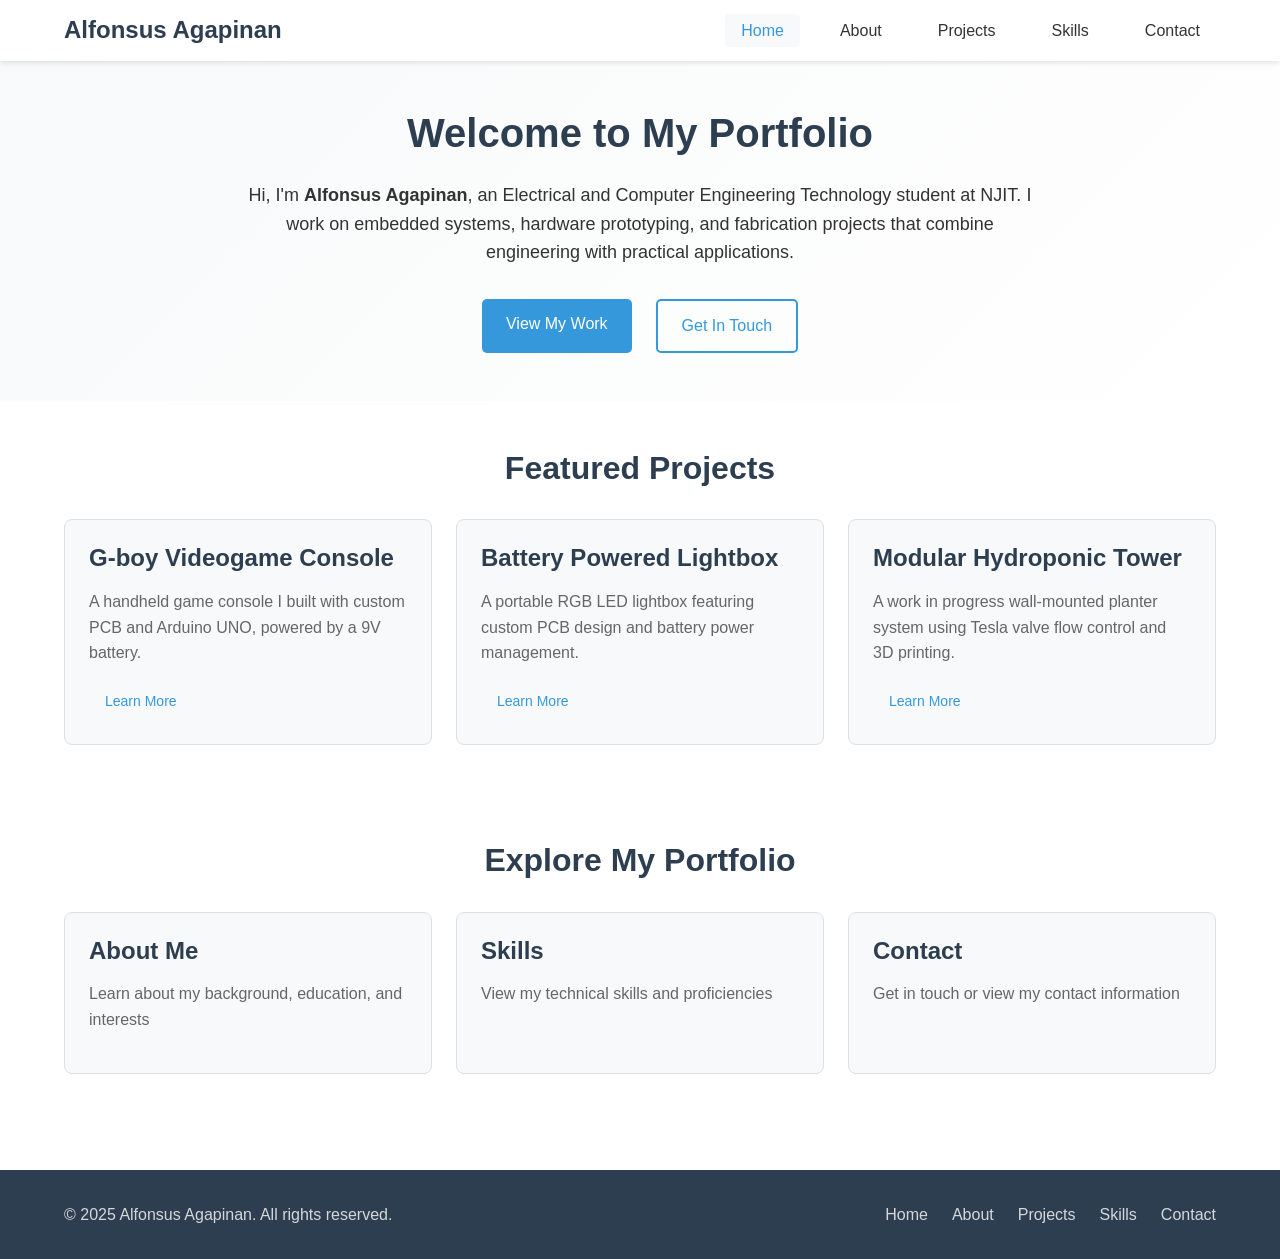
==== index.html @ 36ff06c8 "Initial portfolio website implementation with personal content and responsive design Website Structu" ====
<!DOCTYPE html>
<html lang="en">
<head>
    <meta charset="UTF-8">
    <meta name="viewport" content="width=device-width, initial-scale=1.0">
    <meta name="description" content="Personal Portfolio Website - Home">
    <title>Home - Portfolio</title>
    <link rel="stylesheet" href="styles/style.css">
</head>
<body>
    <header>
        <div class="container">
            <div class="logo">
                <h1>Alfonsus Agapinan</h1>
            </div>
            <nav>
                <button class="hamburger" aria-label="Toggle navigation">
                    <span></span>
                    <span></span>
                    <span></span>
                </button>
                <ul class="nav-menu">
                    <li><a href="index.html" class="active">Home</a></li>
                    <li><a href="about.html">About</a></li>
                    <li><a href="projects.html">Projects</a></li>
                    <li><a href="skills.html">Skills</a></li>
                    <li><a href="contact.html">Contact</a></li>
                </ul>
            </nav>
        </div>
    </header>

    <main>
        <section class="hero">
            <div class="container">
                <div class="hero-content">
                    <h2>Welcome to My Portfolio</h2>
                    <p class="intro-text">
                        Hi, I'm <strong>Alfonsus Agapinan</strong>, an Electrical and Computer Engineering Technology student at NJIT.
                        I work on embedded systems, hardware prototyping, and fabrication projects that combine engineering with practical applications.
                    </p>
                    <div class="cta-buttons">
                        <a href="projects.html" class="btn btn-primary">View My Work</a>
                        <a href="contact.html" class="btn btn-secondary">Get In Touch</a>
                    </div>
                </div>
            </div>
        </section>

        <section class="featured">
            <div class="container">
                <h2>Featured Projects</h2>
                <div class="featured-grid">
                    <div class="featured-card">
                        <h3>G-boy Videogame Console</h3>
                        <p>A handheld game console I built with custom PCB and Arduino UNO, powered by a 9V battery.</p>
                        <a href="projects.html" class="btn btn-small">Learn More</a>
                    </div>
                    <div class="featured-card">
                        <h3>Battery Powered Lightbox</h3>
                        <p>A portable RGB LED lightbox featuring custom PCB design and battery power management.</p>
                        <a href="projects.html" class="btn btn-small">Learn More</a>
                    </div>
                    <div class="featured-card">
                        <h3>Modular Hydroponic Tower</h3>
                        <p>A work in progress wall-mounted planter system using Tesla valve flow control and 3D printing.</p>
                        <a href="projects.html" class="btn btn-small">Learn More</a>
                    </div>
                </div>
            </div>
        </section>

        <section class="quick-links">
            <div class="container">
                <h2>Explore My Portfolio</h2>
                <div class="links-grid">
                    <a href="about.html" class="link-card">
                        <h3>About Me</h3>
                        <p>Learn about my background, education, and interests</p>
                    </a>
                    <a href="skills.html" class="link-card">
                        <h3>Skills</h3>
                        <p>View my technical skills and proficiencies</p>
                    </a>
                    <a href="contact.html" class="link-card">
                        <h3>Contact</h3>
                        <p>Get in touch or view my contact information</p>
                    </a>
                </div>
            </div>
        </section>
    </main>

    <footer>
        <div class="container">
            <p>&copy; 2025 Alfonsus Agapinan. All rights reserved.</p>
            <div class="footer-links">
                <a href="index.html">Home</a>
                <a href="about.html">About</a>
                <a href="projects.html">Projects</a>
                <a href="skills.html">Skills</a>
                <a href="contact.html">Contact</a>
            </div>
        </div>
    </footer>

    <script src="scripts/main.js"></script>
</body>
</html>
---- styles/style.css ----
/* ========================================
   CSS Reset & Base Styles
   ======================================== */
* {
    margin: 0;
    padding: 0;
    box-sizing: border-box;
}

:root {
    /* Color Palette */
    --primary-color: #2c3e50;
    --secondary-color: #3498db;
    --accent-color: #e74c3c;
    --text-color: #333333;
    --text-light: #666666;
    --bg-color: #ffffff;
    --bg-light: #f8f9fa;
    --bg-dark: #1a1a1a;
    --border-color: #e0e0e0;
    --success-color: #27ae60;
    --error-color: #e74c3c;
    
    /* Typography */
    --font-primary: 'Segoe UI', Tahoma, Geneva, Verdana, sans-serif;
    --font-size-base: 16px;
    --font-size-small: 14px;
    --font-size-large: 18px;
    --font-size-h1: 2.5rem;
    --font-size-h2: 2rem;
    --font-size-h3: 1.5rem;
    --font-size-h4: 1.25rem;
    
    /* Spacing */
    --spacing-xs: 0.5rem;
    --spacing-sm: 1rem;
    --spacing-md: 1.5rem;
    --spacing-lg: 2rem;
    --spacing-xl: 3rem;
    
    /* Transitions */
    --transition: all 0.3s ease;
}

html {
    scroll-behavior: smooth;
}

body {
    font-family: var(--font-primary);
    font-size: var(--font-size-base);
    line-height: 1.6;
    color: var(--text-color);
    background-color: var(--bg-color);
}

/* ========================================
   Typography
   ======================================== */
h1, h2, h3, h4, h5, h6 {
    font-weight: 600;
    line-height: 1.2;
    margin-bottom: var(--spacing-sm);
    color: var(--primary-color);
}

h1 {
    font-size: var(--font-size-h1);
}

h2 {
    font-size: var(--font-size-h2);
}

h3 {
    font-size: var(--font-size-h3);
}

h4 {
    font-size: var(--font-size-h4);
}

p {
    margin-bottom: var(--spacing-sm);
    color: var(--text-light);
}

a {
    text-decoration: none;
    color: var(--secondary-color);
    transition: var(--transition);
}

a:hover {
    color: var(--primary-color);
}

/* ========================================
   Container & Layout
   ======================================== */
.container {
    width: 100%;
    max-width: 1200px;
    margin: 0 auto;
    padding: 0 var(--spacing-md);
}

/* ========================================
   Header & Navigation
   ======================================== */
header {
    background-color: var(--bg-color);
    box-shadow: 0 2px 5px rgba(0, 0, 0, 0.1);
    position: sticky;
    top: 0;
    z-index: 1000;
}

header .container {
    display: flex;
    justify-content: space-between;
    align-items: center;
    padding: var(--spacing-sm) var(--spacing-md);
}

.logo h1 {
    margin: 0;
    font-size: 1.5rem;
    color: var(--primary-color);
}

nav {
    position: relative;
}

.nav-menu {
    display: flex;
    list-style: none;
    gap: var(--spacing-md);
}

.nav-menu a {
    color: var(--text-color);
    font-weight: 500;
    padding: var(--spacing-xs) var(--spacing-sm);
    border-radius: 4px;
    transition: var(--transition);
}

.nav-menu a:hover,
.nav-menu a.active {
    color: var(--secondary-color);
    background-color: var(--bg-light);
}

/* Hamburger Menu */
.hamburger {
    display: none;
    flex-direction: column;
    background: none;
    border: none;
    cursor: pointer;
    padding: var(--spacing-xs);
    gap: 4px;
}

.hamburger span {
    width: 25px;
    height: 3px;
    background-color: var(--primary-color);
    transition: var(--transition);
    border-radius: 2px;
}

/* ========================================
   Main Content
   ======================================== */
main {
    min-height: calc(100vh - 200px);
}

/* Page Header */
.page-header {
    background: linear-gradient(135deg, var(--primary-color) 0%, var(--secondary-color) 100%);
    color: white;
    padding: var(--spacing-xl) 0;
    text-align: center;
}

.page-header h2 {
    color: white;
    margin-bottom: var(--spacing-sm);
}

.page-subtitle {
    color: rgba(255, 255, 255, 0.9);
    font-size: var(--font-size-large);
}

/* Hero Section */
.hero {
    background: linear-gradient(135deg, var(--bg-light) 0%, var(--bg-color) 100%);
    padding: var(--spacing-xl) 0;
    text-align: center;
}

.hero-content {
    max-width: 800px;
    margin: 0 auto;
}

.hero h2 {
    font-size: 2.5rem;
    margin-bottom: var(--spacing-md);
}

.intro-text {
    font-size: var(--font-size-large);
    margin-bottom: var(--spacing-lg);
    color: var(--text-color);
}

/* Buttons */
.btn {
    display: inline-block;
    padding: 12px 24px;
    border: none;
    border-radius: 5px;
    font-size: var(--font-size-base);
    font-weight: 500;
    text-align: center;
    cursor: pointer;
    transition: var(--transition);
    text-decoration: none;
}

.btn-primary {
    background-color: var(--secondary-color);
    color: white;
}

.btn-primary:hover {
    background-color: #2980b9;
    transform: translateY(-2px);
    box-shadow: 0 4px 8px rgba(0, 0, 0, 0.2);
}

.btn-secondary {
    background-color: transparent;
    color: var(--secondary-color);
    border: 2px solid var(--secondary-color);
}

.btn-secondary:hover {
    background-color: var(--secondary-color);
    color: white;
}

.btn-small {
    padding: 8px 16px;
    font-size: var(--font-size-small);
}

.cta-buttons {
    display: flex;
    gap: var(--spacing-md);
    justify-content: center;
    flex-wrap: wrap;
}

/* Featured Section */
.featured,
.quick-links {
    padding: var(--spacing-xl) 0;
}

.featured h2,
.quick-links h2 {
    text-align: center;
    margin-bottom: var(--spacing-lg);
}

.featured-grid,
.links-grid {
    display: grid;
    grid-template-columns: repeat(auto-fit, minmax(280px, 1fr));
    gap: var(--spacing-md);
}

.featured-card,
.link-card {
    background-color: var(--bg-light);
    padding: var(--spacing-md);
    border-radius: 8px;
    transition: var(--transition);
    border: 1px solid var(--border-color);
}

.link-card {
    display: block;
    color: inherit;
}

.featured-card:hover,
.link-card:hover {
    transform: translateY(-5px);
    box-shadow: 0 5px 15px rgba(0, 0, 0, 0.1);
}

.featured-card h3,
.link-card h3 {
    margin-bottom: var(--spacing-sm);
}

/* ========================================
   About Page
   ======================================== */
.about-content {
    padding: var(--spacing-xl) 0;
}

.about-grid {
    display: grid;
    grid-template-columns: 1fr 2fr;
    gap: var(--spacing-xl);
    align-items: start;
    margin-bottom: var(--spacing-xl);
}

.image-placeholder {
    width: 100%;
    aspect-ratio: 1;
    background: linear-gradient(135deg, var(--bg-light) 0%, var(--border-color) 100%);
    border-radius: 8px;
    display: flex;
    align-items: center;
    justify-content: center;
    color: var(--text-light);
    font-size: var(--font-size-large);
}

.about-image {
    width: 100%;
}

.profile-photo {
    width: 100%;
    height: auto;
    object-fit: contain;
    border-radius: 8px;
    display: block;
}

.about-text h3 {
    margin-bottom: var(--spacing-md);
}

.education,
.interests {
    padding: var(--spacing-lg) 0;
}

.education h3,
.interests h3 {
    margin-bottom: var(--spacing-lg);
    text-align: center;
}

.education-timeline {
    max-width: 800px;
    margin: 0 auto;
}

.education-item {
    background-color: var(--bg-light);
    padding: var(--spacing-md);
    border-radius: 8px;
    margin-bottom: var(--spacing-md);
    border-left: 4px solid var(--secondary-color);
}

.institution {
    font-weight: 600;
    color: var(--primary-color);
}

.dates {
    color: var(--text-light);
    font-size: var(--font-size-small);
    margin: var(--spacing-xs) 0;
}

.interests-grid {
    display: grid;
    grid-template-columns: repeat(auto-fit, minmax(250px, 1fr));
    gap: var(--spacing-md);
}

.interest-card {
    background-color: var(--bg-light);
    padding: var(--spacing-md);
    border-radius: 8px;
    text-align: center;
    transition: var(--transition);
}

.interest-card:hover {
    transform: translateY(-5px);
    box-shadow: 0 5px 15px rgba(0, 0, 0, 0.1);
}

/* ========================================
   Projects Page
   ======================================== */
.projects-carousel {
    padding: var(--spacing-xl) 0;
    background-color: var(--bg-light);
}

.carousel-container {
    position: relative;
    max-width: 1000px;
    margin: 0 auto;
}

.carousel-wrapper {
    overflow: hidden;
    border-radius: 8px;
}

.carousel-track {
    display: flex;
    transition: transform 0.5s ease;
}

.project-slide {
    min-width: 100%;
    display: none;
    background-color: white;
    border-radius: 8px;
    overflow: hidden;
    box-shadow: 0 4px 15px rgba(0, 0, 0, 0.1);
}

.project-slide.active {
    display: grid;
    grid-template-columns: 1fr 1fr;
    gap: var(--spacing-lg);
}

.project-image {
    overflow: hidden;
    width: 100%;
    aspect-ratio: 4/3;
}

.project-image .image-placeholder {
    width: 100%;
    aspect-ratio: 4/3;
    background: linear-gradient(135deg, var(--bg-light) 0%, var(--border-color) 100%);
    display: flex;
    align-items: center;
    justify-content: center;
    color: var(--text-light);
}

.project-image img,
.project-image-img {
    width: 100%;
    height: 100%;
    object-fit: cover;
    display: block;
}

.project-info {
    padding: var(--spacing-lg);
    display: flex;
    flex-direction: column;
    justify-content: center;
}

.project-description {
    margin: var(--spacing-md) 0;
}

.project-tech {
    display: flex;
    flex-wrap: wrap;
    gap: var(--spacing-xs);
    margin: var(--spacing-md) 0;
}

.tech-tag {
    background-color: var(--bg-light);
    padding: 4px 12px;
    border-radius: 20px;
    font-size: var(--font-size-small);
    color: var(--primary-color);
    border: 1px solid var(--border-color);
}

.project-links {
    display: flex;
    gap: var(--spacing-sm);
    margin-top: var(--spacing-md);
}

.carousel-btn {
    position: absolute;
    top: 50%;
    transform: translateY(-50%);
    background-color: var(--primary-color);
    color: white;
    border: none;
    width: 40px;
    height: 40px;
    border-radius: 50%;
    font-size: 1.5rem;
    cursor: pointer;
    transition: var(--transition);
    z-index: 10;
}

.carousel-btn:hover {
    background-color: var(--secondary-color);
}

.carousel-btn.prev {
    left: -50px;
}

.carousel-btn.next {
    right: -50px;
}

.carousel-dots {
    display: flex;
    justify-content: center;
    gap: var(--spacing-xs);
    margin-top: var(--spacing-md);
}

.dot {
    width: 12px;
    height: 12px;
    border-radius: 50%;
    border: none;
    background-color: var(--border-color);
    cursor: pointer;
    transition: var(--transition);
}

.dot.active {
    background-color: var(--secondary-color);
}

.projects-grid {
    padding: var(--spacing-xl) 0;
}

.projects-grid h3 {
    text-align: center;
    margin-bottom: var(--spacing-lg);
}

.projects-list {
    display: grid;
    grid-template-columns: repeat(auto-fit, minmax(300px, 1fr));
    gap: var(--spacing-lg);
}

.project-card {
    background-color: var(--bg-light);
    border-radius: 8px;
    overflow: hidden;
    transition: var(--transition);
    border: 1px solid var(--border-color);
}

.project-card:hover {
    transform: translateY(-5px);
    box-shadow: 0 5px 15px rgba(0, 0, 0, 0.1);
}

.project-card-image {
    overflow: hidden;
}

.image-placeholder-small {
    width: 100%;
    aspect-ratio: 16/9;
    background: linear-gradient(135deg, var(--bg-light) 0%, var(--border-color) 100%);
    display: flex;
    align-items: center;
    justify-content: center;
    color: var(--text-light);
}

.project-card-content {
    padding: var(--spacing-md);
}

.project-card-tech {
    display: flex;
    flex-wrap: wrap;
    gap: var(--spacing-xs);
    margin-top: var(--spacing-sm);
}

.tech-tag-small {
    background-color: white;
    padding: 3px 10px;
    border-radius: 15px;
    font-size: 12px;
    color: var(--primary-color);
    border: 1px solid var(--border-color);
}

/* ========================================
   Skills Page
   ======================================== */
.skills-content {
    padding: var(--spacing-xl) 0;
}

.skills-category {
    margin-bottom: var(--spacing-xl);
}

.skills-category h3 {
    margin-bottom: var(--spacing-lg);
    text-align: center;
    border-bottom: 2px solid var(--border-color);
    padding-bottom: var(--spacing-sm);
}

.skills-grid {
    max-width: 800px;
    margin: 0 auto;
}

.skill-item {
    margin-bottom: var(--spacing-md);
}

.skill-header {
    display: flex;
    justify-content: space-between;
    align-items: center;
    margin-bottom: var(--spacing-xs);
}

.skill-header h4 {
    margin: 0;
    color: var(--primary-color);
}

.skill-level {
    font-size: var(--font-size-small);
    color: var(--text-light);
    font-style: italic;
}

.skill-bar {
    width: 100%;
    height: 10px;
    background-color: var(--bg-light);
    border-radius: 5px;
    overflow: hidden;
}

.skill-progress {
    height: 100%;
    background: linear-gradient(90deg, var(--secondary-color) 0%, #2980b9 100%);
    border-radius: 5px;
    transition: width 1s ease;
}

.skills-tags {
    display: flex;
    flex-wrap: wrap;
    gap: var(--spacing-sm);
    justify-content: center;
}

.skill-tag {
    background-color: var(--bg-light);
    padding: 8px 16px;
    border-radius: 20px;
    font-size: var(--font-size-base);
    color: var(--primary-color);
    border: 1px solid var(--border-color);
    transition: var(--transition);
}

.skill-tag:hover {
    background-color: var(--secondary-color);
    color: white;
    border-color: var(--secondary-color);
    transform: translateY(-2px);
}

.soft-skill {
    background-color: #fff5e6;
    border-color: #ffd699;
}

.soft-skill:hover {
    background-color: #ffd699;
}

/* ========================================
   Contact Page
   ======================================== */
.contact-content {
    padding: var(--spacing-xl) 0;
}

.contact-grid {
    display: grid;
    grid-template-columns: 1fr 1.5fr;
    gap: var(--spacing-xl);
}

.contact-info h3 {
    margin-bottom: var(--spacing-md);
}

.contact-details {
    margin: var(--spacing-lg) 0;
}

.contact-item {
    margin-bottom: var(--spacing-md);
}

.contact-item h4 {
    color: var(--secondary-color);
    margin-bottom: var(--spacing-xs);
    font-size: 1.1rem;
}

.social-links {
    margin-top: var(--spacing-lg);
}

.social-icons {
    display: flex;
    gap: var(--spacing-md);
    margin-top: var(--spacing-sm);
}

.social-icons a {
    padding: 8px 16px;
    background-color: var(--bg-light);
    border-radius: 5px;
    transition: var(--transition);
}

.social-icons a:hover {
    background-color: var(--secondary-color);
    color: white;
}

/* Contact Form */
.contact-form {
    background-color: var(--bg-light);
    padding: var(--spacing-lg);
    border-radius: 8px;
}

.form-group {
    margin-bottom: var(--spacing-md);
}

.form-group label {
    display: block;
    margin-bottom: var(--spacing-xs);
    font-weight: 500;
    color: var(--primary-color);
}

.required {
    color: var(--error-color);
}

.form-group input,
.form-group textarea {
    width: 100%;
    padding: 10px;
    border: 1px solid var(--border-color);
    border-radius: 5px;
    font-family: inherit;
    font-size: var(--font-size-base);
    transition: var(--transition);
}

.form-group input:focus,
.form-group textarea:focus {
    outline: none;
    border-color: var(--secondary-color);
    box-shadow: 0 0 0 3px rgba(52, 152, 219, 0.1);
}

.form-group textarea {
    resize: vertical;
}

.error-message {
    display: block;
    color: var(--error-color);
    font-size: var(--font-size-small);
    margin-top: var(--spacing-xs);
    min-height: 20px;
}

.form-group input.error,
.form-group textarea.error {
    border-color: var(--error-color);
}

.form-success {
    margin-top: var(--spacing-md);
    padding: var(--spacing-sm);
    background-color: #d4edda;
    color: var(--success-color);
    border-radius: 5px;
    display: none;
}

.form-success.show {
    display: block;
}

/* ========================================
   Footer
   ======================================== */
footer {
    background-color: var(--primary-color);
    color: white;
    padding: var(--spacing-lg) 0;
    margin-top: var(--spacing-xl);
}

footer .container {
    display: flex;
    justify-content: space-between;
    align-items: center;
    flex-wrap: wrap;
    gap: var(--spacing-md);
}

footer p {
    color: rgba(255, 255, 255, 0.8);
    margin: 0;
}

.footer-links {
    display: flex;
    gap: var(--spacing-md);
    flex-wrap: wrap;
}

.footer-links a {
    color: rgba(255, 255, 255, 0.8);
    transition: var(--transition);
}

.footer-links a:hover {
    color: white;
}

/* ========================================
   Responsive Design - Media Queries
   ======================================== */

/* Tablet (768px - 1024px) */
@media screen and (max-width: 1024px) {
    .carousel-btn.prev {
        left: -30px;
    }
    
    .carousel-btn.next {
        right: -30px;
    }
    
    .project-slide.active {
        grid-template-columns: 1fr;
    }
}

/* Mobile (below 768px) */
@media screen and (max-width: 768px) {
    :root {
        --font-size-h1: 2rem;
        --font-size-h2: 1.75rem;
        --font-size-h3: 1.25rem;
    }
    
    /* Navigation */
    .hamburger {
        display: flex;
    }
    
    .nav-menu {
        position: absolute;
        top: 100%;
        right: 0;
        flex-direction: column;
        background-color: white;
        width: 200px;
        box-shadow: 0 5px 15px rgba(0, 0, 0, 0.2);
        border-radius: 5px;
        padding: var(--spacing-sm);
        display: none;
        gap: var(--spacing-xs);
    }
    
    .nav-menu.active {
        display: flex;
    }
    
    .nav-menu a {
        padding: var(--spacing-sm);
        display: block;
        width: 100%;
    }
    
    /* Hero */
    .hero h2 {
        font-size: 2rem;
    }
    
    .intro-text {
        font-size: var(--font-size-base);
    }
    
    .cta-buttons {
        flex-direction: column;
    }
    
    .btn {
        width: 100%;
    }
    
    /* About */
    .about-grid {
        grid-template-columns: 1fr;
    }
    
    /* Projects */
    .carousel-btn {
        width: 35px;
        height: 35px;
        font-size: 1.2rem;
    }
    
    .carousel-btn.prev {
        left: 10px;
    }
    
    .carousel-btn.next {
        right: 10px;
    }
    
    /* Contact */
    .contact-grid {
        grid-template-columns: 1fr;
    }
    
    /* Footer */
    footer .container {
        flex-direction: column;
        text-align: center;
    }
    
    /* General */
    .featured-grid,
    .links-grid,
    .projects-list,
    .interests-grid {
        grid-template-columns: 1fr;
    }
    
    .container {
        padding: 0 var(--spacing-sm);
    }
}

/* Small Mobile (below 480px) */
@media screen and (max-width: 480px) {
    .logo h1 {
        font-size: 1.25rem;
    }
    
    .hero h2 {
        font-size: 1.75rem;
    }
    
    .page-header {
        padding: var(--spacing-lg) 0;
    }
    
    .carousel-btn {
        width: 30px;
        height: 30px;
        font-size: 1rem;
    }
}

/* Accessibility: Focus States */
*:focus-visible {
    outline: 2px solid var(--secondary-color);
    outline-offset: 2px;
}

/* Skip to main content link (for screen readers) */
.skip-link {
    position: absolute;
    top: -40px;
    left: 0;
    background: var(--primary-color);
    color: white;
    padding: 8px;
    z-index: 100;
}

.skip-link:focus {
    top: 0;
}
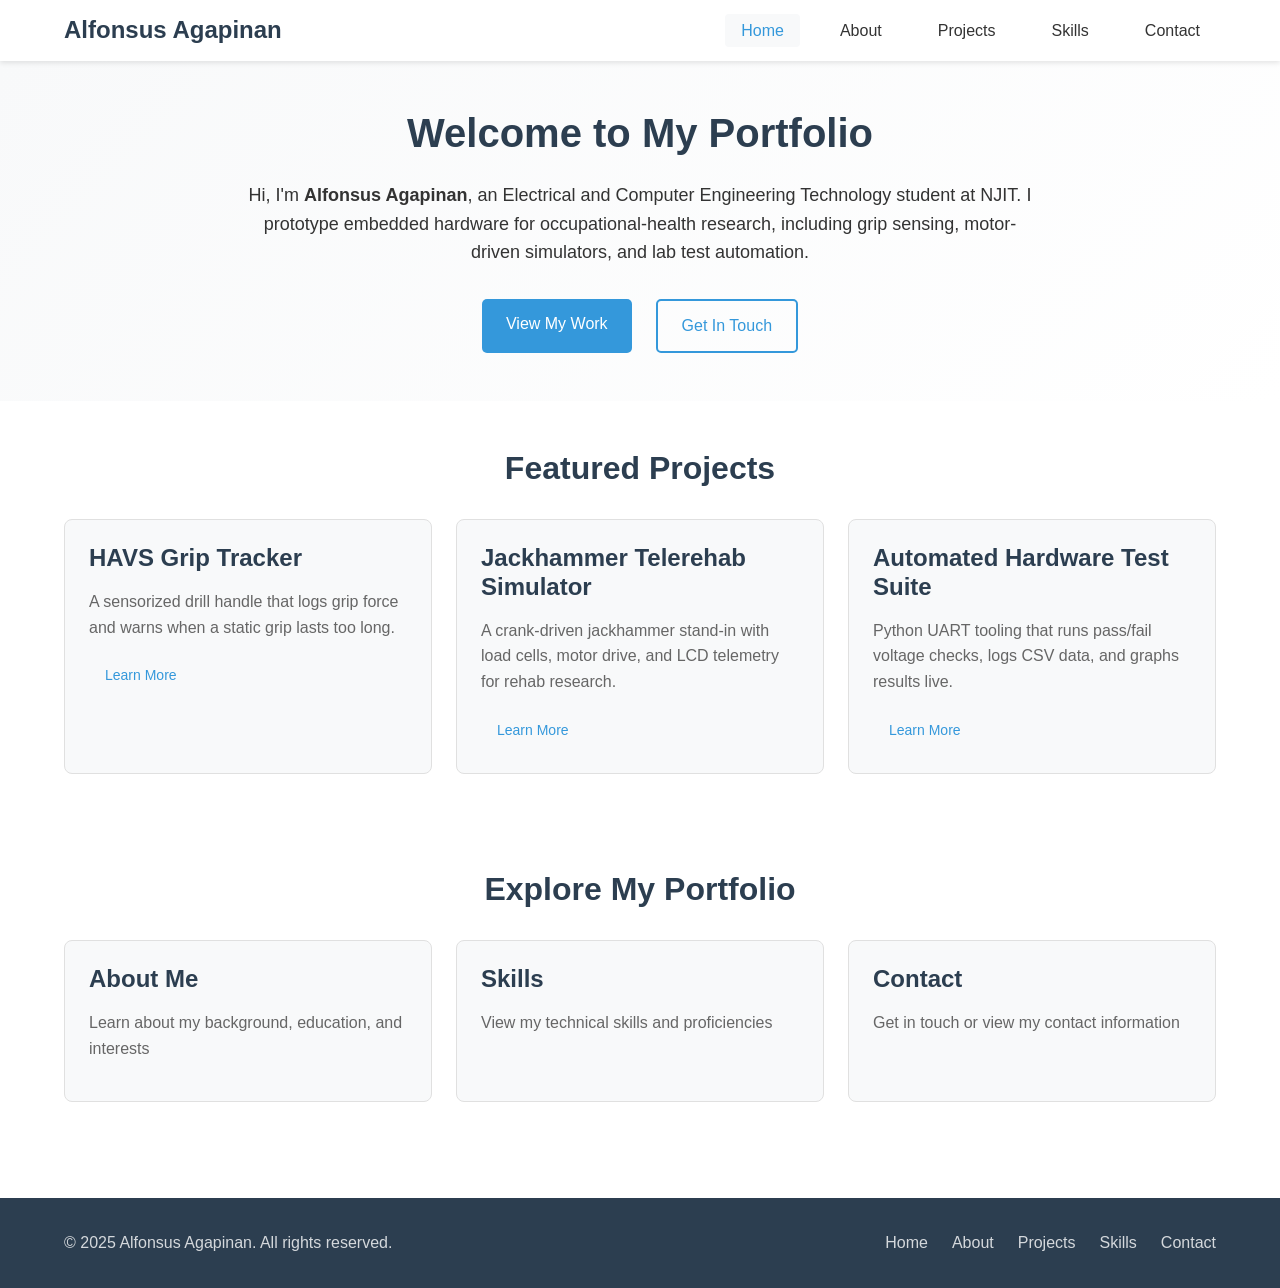
==== commit eae925db: "Added more projects" ====
--- a/index.html
+++ b/index.html
@@ -37,7 +37,7 @@
                     <h2>Welcome to My Portfolio</h2>
                     <p class="intro-text">
                         Hi, I'm <strong>Alfonsus Agapinan</strong>, an Electrical and Computer Engineering Technology student at NJIT.
-                        I work on embedded systems, hardware prototyping, and fabrication projects that combine engineering with practical applications.
+                        I prototype embedded hardware for occupational-health research, including grip sensing, motor-driven simulators, and lab test automation.
                     </p>
                     <div class="cta-buttons">
                         <a href="projects.html" class="btn btn-primary">View My Work</a>
@@ -52,18 +52,18 @@
                 <h2>Featured Projects</h2>
                 <div class="featured-grid">
                     <div class="featured-card">
-                        <h3>G-boy Videogame Console</h3>
-                        <p>A handheld game console I built with custom PCB and Arduino UNO, powered by a 9V battery.</p>
+                        <h3>HAVS Grip Tracker</h3>
+                        <p>A sensorized drill handle that logs grip force and warns when a static grip lasts too long.</p>
                         <a href="projects.html" class="btn btn-small">Learn More</a>
                     </div>
                     <div class="featured-card">
-                        <h3>Battery Powered Lightbox</h3>
-                        <p>A portable RGB LED lightbox featuring custom PCB design and battery power management.</p>
+                        <h3>Jackhammer Telerehab Simulator</h3>
+                        <p>A crank-driven jackhammer stand-in with load cells, motor drive, and LCD telemetry for rehab research.</p>
                         <a href="projects.html" class="btn btn-small">Learn More</a>
                     </div>
                     <div class="featured-card">
-                        <h3>Modular Hydroponic Tower</h3>
-                        <p>A work in progress wall-mounted planter system using Tesla valve flow control and 3D printing.</p>
+                        <h3>Automated Hardware Test Suite</h3>
+                        <p>Python UART tooling that runs pass/fail voltage checks, logs CSV data, and graphs results live.</p>
                         <a href="projects.html" class="btn btn-small">Learn More</a>
                     </div>
                 </div>
--- a/styles/style.css
+++ b/styles/style.css
@@ -452,6 +452,136 @@
     overflow: hidden;
     width: 100%;
     aspect-ratio: 4/3;
+    background-color: var(--bg-light);
+}
+
+.project-image.project-media {
+    aspect-ratio: auto;
+    display: flex;
+    flex-direction: column;
+    min-height: 100%;
+}
+
+.project-media .wip-placeholder {
+    min-height: 110px;
+    aspect-ratio: 16 / 9;
+}
+
+.project-meta {
+    font-size: var(--font-size-small);
+    color: var(--secondary-color);
+    font-weight: 600;
+    margin: 0 0 var(--spacing-xs);
+}
+
+.wip-placeholder {
+    width: 100%;
+    height: 100%;
+    min-height: 180px;
+    aspect-ratio: 4/3;
+    background: repeating-linear-gradient(
+        45deg,
+        #eef2f5,
+        #eef2f5 12px,
+        #e4e9ee 12px,
+        #e4e9ee 24px
+    );
+    display: flex;
+    flex-direction: column;
+    align-items: center;
+    justify-content: center;
+    gap: 0.35rem;
+    color: var(--text-light);
+    text-align: center;
+    padding: var(--spacing-sm);
+}
+
+.wip-placeholder strong {
+    color: var(--primary-color);
+    letter-spacing: 0.04em;
+    text-transform: uppercase;
+    font-size: 0.95rem;
+}
+
+.wip-placeholder code {
+    font-size: 0.75rem;
+    background: white;
+    padding: 2px 6px;
+    border-radius: 4px;
+}
+
+.wip-placeholder-small {
+    aspect-ratio: 16/9;
+    min-height: 140px;
+    font-weight: 600;
+    text-transform: uppercase;
+    letter-spacing: 0.04em;
+}
+
+.mechanism-panel {
+    background: #11181f;
+    padding: var(--spacing-sm);
+    border-top: 1px solid var(--border-color);
+}
+
+.mechanism-caption {
+    color: #c5d0d8;
+    font-size: 12px;
+    margin-bottom: var(--spacing-xs);
+}
+
+.mechanism-caption code {
+    color: #d6eaf8;
+}
+
+.mechanism-stage {
+    background: radial-gradient(circle at 50% 20%, #243140 0%, #0f141a 70%);
+    border-radius: 8px;
+    padding: var(--spacing-xs);
+}
+
+.jackhammer-svg {
+    display: block;
+    width: 100%;
+    max-height: 320px;
+    margin: 0 auto;
+}
+
+.jackhammer-svg .flywheel {
+    transform-origin: 140px 118px;
+    animation: crank-spin 1.15s linear infinite;
+}
+
+.jackhammer-svg .yoke {
+    animation: bit-stroke 1.15s ease-in-out infinite;
+}
+
+.mechanism-gif {
+    display: none;
+    width: 100%;
+    height: auto;
+    border-radius: 6px;
+}
+
+.mechanism-gif.is-loaded {
+    display: block;
+}
+
+@keyframes crank-spin {
+    from { transform: rotate(0deg); }
+    to { transform: rotate(360deg); }
+}
+
+@keyframes bit-stroke {
+    0%, 100% { transform: translateY(0); }
+    50% { transform: translateY(28px); }
+}
+
+@media (prefers-reduced-motion: reduce) {
+    .jackhammer-svg .flywheel,
+    .jackhammer-svg .yoke {
+        animation: none;
+    }
 }
 
 .project-image .image-placeholder {
